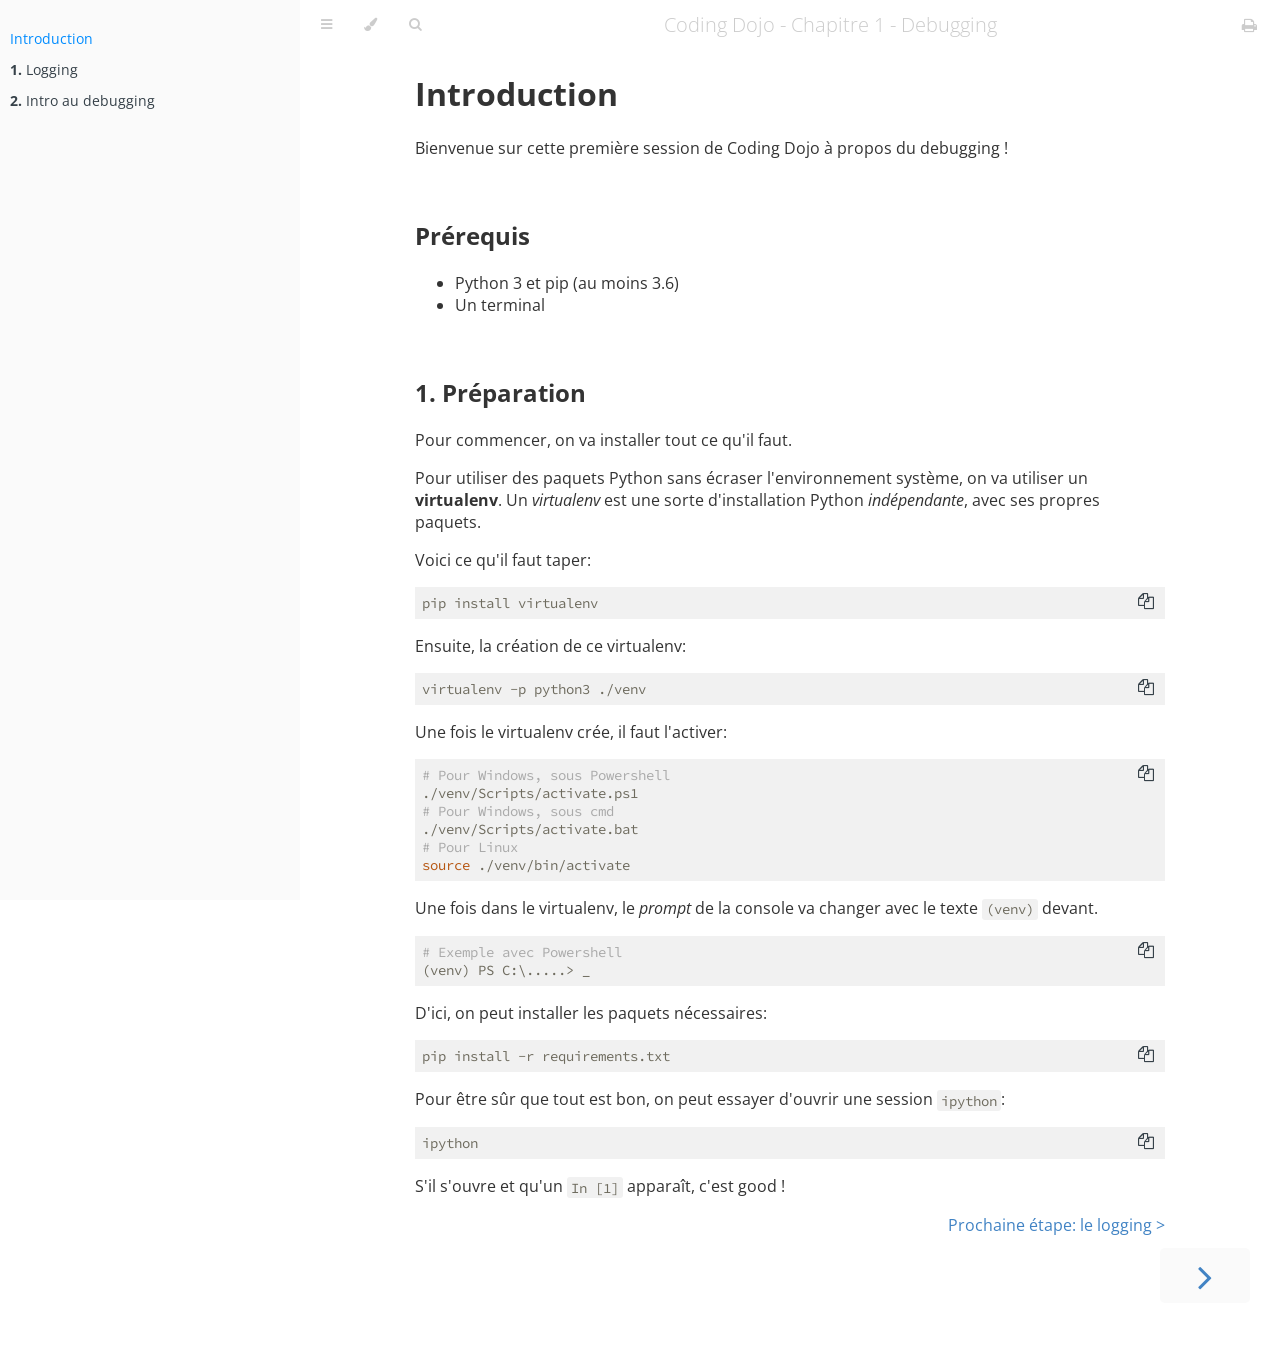
==== guide/0-INTRODUCTION.html @ f7e0ebf0 "feat: init" ====
<!DOCTYPE HTML>
<html lang="en" class="sidebar-visible no-js">
    <head>
        <!-- Book generated using mdBook -->
        <meta charset="UTF-8">
        <title>Introduction - Coding Dojo - Chapitre 1 - Debugging</title>
        <meta content="text/html; charset=utf-8" http-equiv="Content-Type">
        <meta name="description" content="Debugging!">
        <meta name="viewport" content="width=device-width, initial-scale=1">
        <meta name="theme-color" content="#ffffff" />

        <link rel="shortcut icon" href="favicon.png">
        <link rel="stylesheet" href="css/variables.css">
        <link rel="stylesheet" href="css/general.css">
        <link rel="stylesheet" href="css/chrome.css">
        <link rel="stylesheet" href="css/print.css" media="print">

        <!-- Fonts -->
        <link rel="stylesheet" href="FontAwesome/css/font-awesome.css">
        <link href="https://fonts.googleapis.com/css?family=Open+Sans:300italic,400italic,600italic,700italic,800italic,400,300,600,700,800" rel="stylesheet" type="text/css">
        <link href="https://fonts.googleapis.com/css?family=Source+Code+Pro:500" rel="stylesheet" type="text/css">

        <!-- Highlight.js Stylesheets -->
        <link rel="stylesheet" href="highlight.css">
        <link rel="stylesheet" href="tomorrow-night.css">
        <link rel="stylesheet" href="ayu-highlight.css">

        <!-- Custom theme stylesheets -->
        

        
    </head>
    <body class="light">
        <!-- Provide site root to javascript -->
        <script type="text/javascript">var path_to_root = "";</script>

        <!-- Work around some values being stored in localStorage wrapped in quotes -->
        <script type="text/javascript">
            try {
                var theme = localStorage.getItem('mdbook-theme');
                var sidebar = localStorage.getItem('mdbook-sidebar');

                if (theme.startsWith('"') && theme.endsWith('"')) {
                    localStorage.setItem('mdbook-theme', theme.slice(1, theme.length - 1));
                }

                if (sidebar.startsWith('"') && sidebar.endsWith('"')) {
                    localStorage.setItem('mdbook-sidebar', sidebar.slice(1, sidebar.length - 1));
                }
            } catch (e) { }
        </script>

        <!-- Set the theme before any content is loaded, prevents flash -->
        <script type="text/javascript">
            var theme;
            try { theme = localStorage.getItem('mdbook-theme'); } catch(e) { } 
            if (theme === null || theme === undefined) { theme = 'light'; }
            document.body.className = theme;
            document.querySelector('html').className = theme + ' js';
        </script>

        <!-- Hide / unhide sidebar before it is displayed -->
        <script type="text/javascript">
            var html = document.querySelector('html');
            var sidebar = 'hidden';
            if (document.body.clientWidth >= 1080) {
                try { sidebar = localStorage.getItem('mdbook-sidebar'); } catch(e) { }
                sidebar = sidebar || 'visible';
            }
            html.classList.remove('sidebar-visible');
            html.classList.add("sidebar-" + sidebar);
        </script>

        <nav id="sidebar" class="sidebar" aria-label="Table of contents">
            <ol class="chapter"><li class="affix"><a href="0-INTRODUCTION.html" class="active">Introduction</a></li><li><a href="1-LOGGING.html"><strong aria-hidden="true">1.</strong> Logging</a></li><li><a href="2-DEBUGGING-INTRO.html"><strong aria-hidden="true">2.</strong> Intro au debugging</a></li></ol>
        </nav>

        <div id="page-wrapper" class="page-wrapper">

            <div class="page">
                
                <div id="menu-bar" class="menu-bar">
                    <div id="menu-bar-sticky-container">
                        <div class="left-buttons">
                            <button id="sidebar-toggle" class="icon-button" type="button" title="Toggle Table of Contents" aria-label="Toggle Table of Contents" aria-controls="sidebar">
                                <i class="fa fa-bars"></i>
                            </button>
                            <button id="theme-toggle" class="icon-button" type="button" title="Change theme" aria-label="Change theme" aria-haspopup="true" aria-expanded="false" aria-controls="theme-list">
                                <i class="fa fa-paint-brush"></i>
                            </button>
                            <ul id="theme-list" class="theme-popup" aria-label="Themes" role="menu">
                                <li role="none"><button role="menuitem" class="theme" id="light">Light <span class="default">(default)</span></button></li>
                                <li role="none"><button role="menuitem" class="theme" id="rust">Rust</button></li>
                                <li role="none"><button role="menuitem" class="theme" id="coal">Coal</button></li>
                                <li role="none"><button role="menuitem" class="theme" id="navy">Navy</button></li>
                                <li role="none"><button role="menuitem" class="theme" id="ayu">Ayu</button></li>
                            </ul>
                            
                            <button id="search-toggle" class="icon-button" type="button" title="Search. (Shortkey: s)" aria-label="Toggle Searchbar" aria-expanded="false" aria-keyshortcuts="S" aria-controls="searchbar">
                                <i class="fa fa-search"></i>
                            </button>
                            
                        </div>

                        <h1 class="menu-title">Coding Dojo - Chapitre 1 - Debugging</h1> 

                        <div class="right-buttons">
                            <a href="print.html" title="Print this book" aria-label="Print this book">
                                <i id="print-button" class="fa fa-print"></i>
                            </a>
                        </div>
                    </div>
                </div>

                
                <div id="search-wrapper" class="hidden">
                    <form id="searchbar-outer" class="searchbar-outer">
                        <input type="search" name="search" id="searchbar" name="searchbar" placeholder="Search this book ..." aria-controls="searchresults-outer" aria-describedby="searchresults-header">
                    </form>
                    <div id="searchresults-outer" class="searchresults-outer hidden">
                        <div id="searchresults-header" class="searchresults-header"></div>
                        <ul id="searchresults">
                        </ul>
                    </div>
                </div>
                

                <!-- Apply ARIA attributes after the sidebar and the sidebar toggle button are added to the DOM -->
                <script type="text/javascript">
                    document.getElementById('sidebar-toggle').setAttribute('aria-expanded', sidebar === 'visible');
                    document.getElementById('sidebar').setAttribute('aria-hidden', sidebar !== 'visible');
                    Array.from(document.querySelectorAll('#sidebar a')).forEach(function(link) {
                        link.setAttribute('tabIndex', sidebar === 'visible' ? 0 : -1);
                    });
                </script>

                <div id="content" class="content">
                    <main>
                        <a class="header" href="#introduction" id="introduction"><h1>Introduction</h1></a>
<p>Bienvenue sur cette première session de Coding Dojo à propos du debugging !</p>
<a class="header" href="#prérequis" id="prérequis"><h2>Prérequis</h2></a>
<ul>
<li>Python 3 et pip (au moins 3.6)</li>
<li>Un terminal</li>
</ul>
<a class="header" href="#a1-préparation" id="a1-préparation"><h2>1. Préparation</h2></a>
<p>Pour commencer, on va installer tout ce qu'il faut.</p>
<p>Pour utiliser des paquets Python sans écraser l'environnement système, on va utiliser un <strong>virtualenv</strong>.
Un <em>virtualenv</em> est une sorte d'installation Python <em>indépendante</em>, avec ses propres paquets.</p>
<p>Voici ce qu'il faut taper:</p>
<pre><code class="language-bash">pip install virtualenv
</code></pre>
<p>Ensuite, la création de ce virtualenv:</p>
<pre><code class="language-bash">virtualenv -p python3 ./venv
</code></pre>
<p>Une fois le virtualenv crée, il faut l'activer:</p>
<pre><code class="language-bash"># Pour Windows, sous Powershell
./venv/Scripts/activate.ps1
# Pour Windows, sous cmd
./venv/Scripts/activate.bat
# Pour Linux
source ./venv/bin/activate
</code></pre>
<p>Une fois dans le virtualenv, le <em>prompt</em> de la console va changer avec le texte <code>(venv)</code> devant.</p>
<pre><code class="language-bash"># Exemple avec Powershell
(venv) PS C:\.....&gt; _
</code></pre>
<p>D'ici, on peut installer les paquets nécessaires:</p>
<pre><code class="language-bash">pip install -r requirements.txt
</code></pre>
<p>Pour être sûr que tout est bon, on peut essayer d'ouvrir une session <code>ipython</code>:</p>
<pre><code class="language-bash">ipython
</code></pre>
<p>S'il s'ouvre et qu'un <code>In [1]</code> apparaît, c'est good !</p>
<div style="float: right">
    <a href="./1-LOGGING.html">Prochaine étape: le logging ></a>
</div>
                    </main>

                    <nav class="nav-wrapper" aria-label="Page navigation">
                        <!-- Mobile navigation buttons -->
                        

                        
                            <a rel="next" href="1-LOGGING.html" class="mobile-nav-chapters next" title="Next chapter" aria-label="Next chapter" aria-keyshortcuts="Right">
                                <i class="fa fa-angle-right"></i>
                            </a>
                        

                        <div style="clear: both"></div>
                    </nav>
                </div>
            </div>

            <nav class="nav-wide-wrapper" aria-label="Page navigation">
                

                
                    <a href="1-LOGGING.html" class="nav-chapters next" title="Next chapter" aria-label="Next chapter" aria-keyshortcuts="Right">
                        <i class="fa fa-angle-right"></i>
                    </a>
                
            </nav>

        </div>

        

        

        

        
        <script src="elasticlunr.min.js" type="text/javascript" charset="utf-8"></script>
        <script src="mark.min.js" type="text/javascript" charset="utf-8"></script>
        <script src="searcher.js" type="text/javascript" charset="utf-8"></script>
        

        <script src="clipboard.min.js" type="text/javascript" charset="utf-8"></script>
        <script src="highlight.js" type="text/javascript" charset="utf-8"></script>
        <script src="book.js" type="text/javascript" charset="utf-8"></script>

        <!-- Custom JS scripts -->
        

        

    </body>
</html>
---- guide/css/variables.css ----
/* Globals */

:root {
    --sidebar-width: 300px;
    --page-padding: 15px;
    --content-max-width: 750px;
}

/* Themes */

.ayu {
    --bg: hsl(210, 25%, 8%);
    --fg: #c5c5c5;

    --sidebar-bg: #14191f;
    --sidebar-fg: #c8c9db;
    --sidebar-non-existant: #5c6773;
    --sidebar-active: #ffb454;
    --sidebar-spacer: #2d334f;

    --scrollbar: var(--sidebar-fg);

    --icons: #737480;
    --icons-hover: #b7b9cc;

    --links: #0096cf;

    --inline-code-color: #ffb454;

    --theme-popup-bg: #14191f;
    --theme-popup-border: #5c6773;
    --theme-hover: #191f26;

    --quote-bg: hsl(226, 15%, 17%);
    --quote-border: hsl(226, 15%, 22%);

    --table-border-color: hsl(210, 25%, 13%);
    --table-header-bg: hsl(210, 25%, 28%);
    --table-alternate-bg: hsl(210, 25%, 11%);

    --searchbar-border-color: #848484;
    --searchbar-bg: #424242;
    --searchbar-fg: #fff;
    --searchbar-shadow-color: #d4c89f;
    --searchresults-header-fg: #666;
    --searchresults-border-color: #888;
    --searchresults-li-bg: #252932;
    --search-mark-bg: #e3b171;
}

.coal {
    --bg: hsl(200, 7%, 8%);
    --fg: #98a3ad;

    --sidebar-bg: #292c2f;
    --sidebar-fg: #a1adb8;
    --sidebar-non-existant: #505254;
    --sidebar-active: #3473ad;
    --sidebar-spacer: #393939;

    --scrollbar: var(--sidebar-fg);

    --icons: #43484d;
    --icons-hover: #b3c0cc;

    --links: #2b79a2;

    --inline-code-color: #c5c8c6;;

    --theme-popup-bg: #141617;
    --theme-popup-border: #43484d;
    --theme-hover: #1f2124;

    --quote-bg: hsl(234, 21%, 18%);
    --quote-border: hsl(234, 21%, 23%);

    --table-border-color: hsl(200, 7%, 13%);
    --table-header-bg: hsl(200, 7%, 28%);
    --table-alternate-bg: hsl(200, 7%, 11%);

    --searchbar-border-color: #aaa;
    --searchbar-bg: #b7b7b7;
    --searchbar-fg: #000;
    --searchbar-shadow-color: #aaa;
    --searchresults-header-fg: #666;
    --searchresults-border-color: #98a3ad;
    --searchresults-li-bg: #2b2b2f;
    --search-mark-bg: #355c7d;
}

.light {
    --bg: hsl(0, 0%, 100%);
    --fg: #333333;

    --sidebar-bg: #fafafa;
    --sidebar-fg: #364149;
    --sidebar-non-existant: #aaaaaa;
    --sidebar-active: #008cff;
    --sidebar-spacer: #f4f4f4;

    --scrollbar: #cccccc;

    --icons: #cccccc;
    --icons-hover: #333333;

    --links: #4183c4;

    --inline-code-color: #6e6b5e;

    --theme-popup-bg: #fafafa;
    --theme-popup-border: #cccccc;
    --theme-hover: #e6e6e6;

    --quote-bg: hsl(197, 37%, 96%);
    --quote-border: hsl(197, 37%, 91%);

    --table-border-color: hsl(0, 0%, 95%);
    --table-header-bg: hsl(0, 0%, 80%);
    --table-alternate-bg: hsl(0, 0%, 97%);

    --searchbar-border-color: #aaa;
    --searchbar-bg: #fafafa;
    --searchbar-fg: #000;
    --searchbar-shadow-color: #aaa;
    --searchresults-header-fg: #666;
    --searchresults-border-color: #888;
    --searchresults-li-bg: #e4f2fe;
    --search-mark-bg: #a2cff5;
}

.navy {
    --bg: hsl(226, 23%, 11%);
    --fg: #bcbdd0;

    --sidebar-bg: #282d3f;
    --sidebar-fg: #c8c9db;
    --sidebar-non-existant: #505274;
    --sidebar-active: #2b79a2;
    --sidebar-spacer: #2d334f;

    --scrollbar: var(--sidebar-fg);

    --icons: #737480;
    --icons-hover: #b7b9cc;

    --links: #2b79a2;

    --inline-code-color: #c5c8c6;;

    --theme-popup-bg: #161923;
    --theme-popup-border: #737480;
    --theme-hover: #282e40;

    --quote-bg: hsl(226, 15%, 17%);
    --quote-border: hsl(226, 15%, 22%);

    --table-border-color: hsl(226, 23%, 16%);
    --table-header-bg: hsl(226, 23%, 31%);
    --table-alternate-bg: hsl(226, 23%, 14%);

    --searchbar-border-color: #aaa;
    --searchbar-bg: #aeaec6;
    --searchbar-fg: #000;
    --searchbar-shadow-color: #aaa;
    --searchresults-header-fg: #5f5f71;
    --searchresults-border-color: #5c5c68;
    --searchresults-li-bg: #242430;
    --search-mark-bg: #a2cff5;
}

.rust {
    --bg: hsl(60, 9%, 87%);
    --fg: #262625;

    --sidebar-bg: #3b2e2a;
    --sidebar-fg: #c8c9db;
    --sidebar-non-existant: #505254;
    --sidebar-active: #e69f67;
    --sidebar-spacer: #45373a;

    --scrollbar: var(--sidebar-fg);

    --icons: #737480;
    --icons-hover: #262625;

    --links: #2b79a2;

    --inline-code-color: #6e6b5e;

    --theme-popup-bg: #e1e1db;
    --theme-popup-border: #b38f6b;
    --theme-hover: #99908a;

    --quote-bg: hsl(60, 5%, 75%);
    --quote-border: hsl(60, 5%, 70%);

    --table-border-color: hsl(60, 9%, 82%);
    --table-header-bg: #b3a497;
    --table-alternate-bg: hsl(60, 9%, 84%);

    --searchbar-border-color: #aaa;
    --searchbar-bg: #fafafa;
    --searchbar-fg: #000;
    --searchbar-shadow-color: #aaa;
    --searchresults-header-fg: #666;
    --searchresults-border-color: #888;
    --searchresults-li-bg: #dec2a2;
    --search-mark-bg: #e69f67;
}
---- guide/css/general.css ----
/* Base styles and content styles */

@import 'variables.css';

html {
    font-family: "Open Sans", sans-serif;
    color: var(--fg);
    background-color: var(--bg);
    text-size-adjust: none;
}

body {
    margin: 0;
    font-size: 1rem;
    overflow-x: hidden;
}

code {
    font-family: "Source Code Pro", Consolas, "Ubuntu Mono", Menlo, "DejaVu Sans Mono", monospace, monospace;
    font-size: 0.875em; /* please adjust the ace font size accordingly in editor.js */
}

.left { float: left; }
.right { float: right; }
.hidden { display: none; }
.play-button.hidden { display: none; }

h2, h3 { margin-top: 2.5em; }
h4, h5 { margin-top: 2em; }

.header + .header h3,
.header + .header h4,
.header + .header h5 { 
    margin-top: 1em;
}

a.header:target h1:before,
a.header:target h2:before,
a.header:target h3:before,
a.header:target h4:before {
    display: inline-block;
    content: "»";
    margin-left: -30px;
    width: 30px;
}

.page {
    outline: 0;
    padding: 0 var(--page-padding);
}
.page-wrapper {
    box-sizing: border-box;
}
.js .page-wrapper {
    transition: margin-left 0.3s ease, transform 0.3s ease; /* Animation: slide away */
}

.content {
    overflow-y: auto;
    padding: 0 15px;
    padding-bottom: 50px;
}
.content main {
    margin-left: auto;
    margin-right: auto;
    max-width: var(--content-max-width);
}
.content a { text-decoration: none; }
.content a:hover { text-decoration: underline; }
.content img { max-width: 100%; }
.content .header:link,
.content .header:visited {
    color: var(--fg);
}
.content .header:link,
.content .header:visited:hover {
    text-decoration: none;
}

table {
    margin: 0 auto;
    border-collapse: collapse;
}
table td {
    padding: 3px 20px;
    border: 1px var(--table-border-color) solid;
}
table thead {
    background: var(--table-header-bg);
}
table thead td {
    font-weight: 700;
    border: none;
}
table thead tr {
    border: 1px var(--table-header-bg) solid;
}
/* Alternate background colors for rows */
table tbody tr:nth-child(2n) {
    background: var(--table-alternate-bg);
}


blockquote {
    margin: 20px 0;
    padding: 0 20px;
    color: var(--fg);
    background-color: var(--quote-bg);
    border-top: .1em solid var(--quote-border);
    border-bottom: .1em solid var(--quote-border);
}


:not(.footnote-definition) + .footnote-definition,
.footnote-definition + :not(.footnote-definition) {
    margin-top: 2em;
}
.footnote-definition {
    font-size: 0.9em;
    margin: 0.5em 0;
}
.footnote-definition p {
    display: inline;
}

.tooltiptext {
    position: absolute;
    visibility: hidden;
    color: #fff;
    background-color: #333;
    transform: translateX(-50%); /* Center by moving tooltip 50% of its width left */
    left: -8px; /* Half of the width of the icon */
    top: -35px;
    font-size: 0.8em;
    text-align: center;
    border-radius: 6px;
    padding: 5px 8px;
    margin: 5px;
    z-index: 1000;
}
.tooltipped .tooltiptext {
    visibility: visible;
}
---- guide/css/chrome.css ----
/* CSS for UI elements (a.k.a. chrome) */

@import 'variables.css';

::-webkit-scrollbar {
    background: var(--bg);
}
::-webkit-scrollbar-thumb {
    background: var(--scrollbar);
}

#searchresults a,
.content a:link,
a:visited,
a > .hljs {
    color: var(--links);
}

/* Menu Bar */

#menu-bar {
    position: -webkit-sticky;
    position: sticky;
    top: 0;
    z-index: 101;
    margin: auto calc(0px - var(--page-padding));
}
#menu-bar > #menu-bar-sticky-container {
    display: flex;
    flex-wrap: wrap;
    background-color: var(--bg);
    border-bottom-color: var(--bg);
    border-bottom-width: 1px;
    border-bottom-style: solid;
}
.js #menu-bar > #menu-bar-sticky-container {
    transition: transform 0.3s;
}
#menu-bar.bordered > #menu-bar-sticky-container  {
    border-bottom-color: var(--table-border-color);
}
#menu-bar i, #menu-bar .icon-button {
    position: relative;
    padding: 0 8px;
    z-index: 10;
    line-height: 50px;
    cursor: pointer;
    transition: color 0.5s;
}
@media only screen and (max-width: 420px) {
    #menu-bar i, #menu-bar .icon-button {
        padding: 0 5px;
    }
}

.icon-button {
    border: none;
    background: none;
    padding: 0;
    color: inherit;
}
.icon-button i {
    margin: 0;
}

#print-button {
    margin: 0 15px;
}

html:not(.sidebar-visible) #menu-bar:not(:hover).folded > #menu-bar-sticky-container {
    transform: translateY(-60px);
}

.left-buttons {
    display: flex;
    margin: 0 5px;
}
.no-js .left-buttons { 
    display: none;
}

.menu-title {
    display: inline-block;
    font-weight: 200;
    font-size: 20px;
    line-height: 50px;
    text-align: center;
    margin: 0;
    flex: 1;
    white-space: nowrap;
    overflow: hidden;
    text-overflow: ellipsis;
}
.js .menu-title {
    cursor: pointer;
}

.menu-bar,
.menu-bar:visited,
.nav-chapters,
.nav-chapters:visited,
.mobile-nav-chapters,
.mobile-nav-chapters:visited,
.menu-bar .icon-button,
.menu-bar a i {
    color: var(--icons);
}

.menu-bar i:hover,
.menu-bar .icon-button:hover,
.nav-chapters:hover,
.mobile-nav-chapters i:hover {
    color: var(--icons-hover);
}

/* Nav Icons */

.nav-chapters {
    font-size: 2.5em;
    text-align: center;
    text-decoration: none;

    position: fixed;
    top: 50px; /* Height of menu-bar */
    bottom: 0;
    margin: 0;
    max-width: 150px;
    min-width: 90px;

    display: flex;
    justify-content: center;
    align-content: center;
    flex-direction: column;

    transition: color 0.5s;
}

.nav-chapters:hover { text-decoration: none; }

.nav-wrapper {
    margin-top: 50px;
    display: none;
}

.mobile-nav-chapters { 
    font-size: 2.5em;
    text-align: center;
    text-decoration: none;
    width: 90px;
    border-radius: 5px;
    background-color: var(--sidebar-bg);
}

.previous {
    float: left;
}

.next {
    float: right;
    right: var(--page-padding);
}

@media only screen and (max-width: 1080px) {
    .nav-wide-wrapper { display: none; }
    .nav-wrapper { display: block; }
}

@media only screen and (max-width: 1380px) {
    .sidebar-visible .nav-wide-wrapper { display: none; }
    .sidebar-visible .nav-wrapper { display: block; }
}

/* Inline code */

:not(pre) > .hljs {
    display: inline-block;
    vertical-align: middle;
    padding: 0.1em 0.3em;
    border-radius: 3px;
    color: var(--inline-code-color);
}

a:hover > .hljs {
    text-decoration: underline;
}

pre {
    position: relative;
}
pre > .buttons {
    position: absolute;
    z-index: 100;
    right: 5px;
    top: 5px;

    color: var(--sidebar-fg);
    cursor: pointer;
}
pre > .buttons :hover {
    color: var(--sidebar-active);
}
pre > .buttons i {
    margin-left: 8px;
}
pre > .buttons button {
    color: inherit;
    background: transparent;
    border: none;
    cursor: inherit;
}
pre > .result {
    margin-top: 10px;
}

/* Search */

#searchresults a {
    text-decoration: none;
}

mark {
    border-radius: 2px;
    padding: 0 3px 1px 3px;
    margin: 0 -3px -1px -3px;
    background-color: var(--search-mark-bg);
    transition: background-color 300ms linear;
    cursor: pointer;
}

mark.fade-out {
    background-color: rgba(0,0,0,0) !important;
    cursor: auto;
}

.searchbar-outer {
    margin-left: auto;
    margin-right: auto;
    max-width: var(--content-max-width);
}

#searchbar {
    width: 100%;
    margin: 5px auto 0px auto;
    padding: 10px 16px;
    transition: box-shadow 300ms ease-in-out;
    border: 1px solid var(--searchbar-border-color);
    border-radius: 3px;
    background-color: var(--searchbar-bg);
    color: var(--searchbar-fg);
}
#searchbar:focus,
#searchbar.active {
    box-shadow: 0 0 3px var(--searchbar-shadow-color);
}

.searchresults-header {
    font-weight: bold;
    font-size: 1em;
    padding: 18px 0 0 5px;
    color: var(--searchresults-header-fg);
}

.searchresults-outer {
    margin-left: auto;
    margin-right: auto;
    max-width: var(--content-max-width);
    border-bottom: 1px dashed var(--searchresults-border-color);
}

ul#searchresults {
    list-style: none;
    padding-left: 20px;
}
ul#searchresults li {
    margin: 10px 0px;
    padding: 2px;
    border-radius: 2px;
}
ul#searchresults li.focus {
    background-color: var(--searchresults-li-bg);
}
ul#searchresults span.teaser {
    display: block;
    clear: both;
    margin: 5px 0 0 20px;
    font-size: 0.8em;
}
ul#searchresults span.teaser em {
    font-weight: bold;
    font-style: normal;
}

/* Sidebar */

.sidebar {
    position: fixed;
    left: 0;
    top: 0;
    bottom: 0;
    width: var(--sidebar-width);
    overflow-y: auto;
    padding: 10px 10px;
    font-size: 0.875em;
    box-sizing: border-box;
    -webkit-overflow-scrolling: touch;
    overscroll-behavior-y: contain;
    background-color: var(--sidebar-bg);
    color: var(--sidebar-fg);
}
.js .sidebar {
    transition: transform 0.3s; /* Animation: slide away */
}
.sidebar code {
    line-height: 2em;
}
.sidebar-hidden .sidebar {
    transform: translateX(calc(0px - var(--sidebar-width)));
}
.sidebar::-webkit-scrollbar {
    background: var(--sidebar-bg);
}
.sidebar::-webkit-scrollbar-thumb {
    background: var(--scrollbar);
}

.sidebar-visible .page-wrapper {
    transform: translateX(var(--sidebar-width));
}
@media only screen and (min-width: 620px) {
    .sidebar-visible .page-wrapper {
        transform: none;
        margin-left: var(--sidebar-width);
    }
}

.chapter {
    list-style: none outside none;
    padding-left: 0;
    line-height: 2.2em;
}
.chapter li {
    color: var(--sidebar-non-existant);
}
.chapter li a {
    color: var(--sidebar-fg);
    display: block;
    padding: 0;
    text-decoration: none;
}
.chapter li a:hover { text-decoration: none }
.chapter li .active,
a:hover {
    /* Animate color change */
    color: var(--sidebar-active);
}

.spacer {
    width: 100%;
    height: 3px;
    margin: 5px 0px;
}
.chapter .spacer {
    background-color: var(--sidebar-spacer);
}

@media (-moz-touch-enabled: 1), (pointer: coarse) { 
    .chapter li a { padding: 5px 0; }
    .spacer { margin: 10px 0; }
}

.section {
    list-style: none outside none;
    padding-left: 20px;
    line-height: 1.9em;
}

/* Theme Menu Popup */

.theme-popup {
    position: absolute;
    left: 10px;
    top: 50px;
    z-index: 1000;
    border-radius: 4px;
    font-size: 0.7em;
    color: var(--fg);
    background: var(--theme-popup-bg);
    border: 1px solid var(--theme-popup-border);
    margin: 0;
    padding: 0;
    list-style: none;
    display: none;
}
.theme-popup .default {
    color: var(--icons);
}
.theme-popup .theme {
    width: 100%;
    border: 0;
    margin: 0;
    padding: 2px 10px;
    line-height: 25px;
    white-space: nowrap;
    text-align: left;
    cursor: pointer;
    color: inherit;
    background: inherit;
    font-size: inherit;
}
.theme-popup .theme:hover {
    background-color: var(--theme-hover);
}
.theme-popup .theme:hover:first-child,
.theme-popup .theme:hover:last-child {
    border-top-left-radius: inherit;
    border-top-right-radius: inherit;
}
---- guide/css/print.css ----
#sidebar,
#menu-bar,
.nav-chapters,
.mobile-nav-chapters {
    display: none;
}

#page-wrapper.page-wrapper {
    transform: none;
    margin-left: 0px;
    overflow-y: initial;
}

#content {
    max-width: none;
    margin: 0;
    padding: 0;
}

.page {
    overflow-y: initial;
}

code {
    background-color: #666666;
    border-radius: 5px;

    /* Force background to be printed in Chrome */
    -webkit-print-color-adjust: exact;
}

pre > .buttons {
    z-index: 2;
}

a, a:visited, a:active, a:hover {
    color: #4183c4;
    text-decoration: none;
}

h1, h2, h3, h4, h5, h6 {
    page-break-inside: avoid;
    page-break-after: avoid;
}

pre, code {
    page-break-inside: avoid;
    white-space: pre-wrap;
}

.fa {
    display: none !important;
}
---- guide/highlight.css ----
/* Base16 Atelier Dune Light - Theme */
/* by Bram de Haan (http://atelierbram.github.io/syntax-highlighting/atelier-schemes/dune) */
/* Original Base16 color scheme by Chris Kempson (https://github.com/chriskempson/base16) */

/* Atelier-Dune Comment */
.hljs-comment,
.hljs-quote {
  color: #AAA;
}

/* Atelier-Dune Red */
.hljs-variable,
.hljs-template-variable,
.hljs-attribute,
.hljs-tag,
.hljs-name,
.hljs-regexp,
.hljs-link,
.hljs-name,
.hljs-selector-id,
.hljs-selector-class {
  color: #d73737;
}

/* Atelier-Dune Orange */
.hljs-number,
.hljs-meta,
.hljs-built_in,
.hljs-builtin-name,
.hljs-literal,
.hljs-type,
.hljs-params {
  color: #b65611;
}

/* Atelier-Dune Green */
.hljs-string,
.hljs-symbol,
.hljs-bullet {
  color: #60ac39;
}

/* Atelier-Dune Blue */
.hljs-title,
.hljs-section {
  color: #6684e1;
}

/* Atelier-Dune Purple */
.hljs-keyword,
.hljs-selector-tag {
  color: #b854d4;
}

.hljs {
  display: block;
  overflow-x: auto;
  background: #f1f1f1;
  color: #6e6b5e;
  padding: 0.5em;
}

.hljs-emphasis {
  font-style: italic;
}

.hljs-strong {
  font-weight: bold;
}
---- guide/tomorrow-night.css ----
/* Tomorrow Night Theme */
/* http://jmblog.github.com/color-themes-for-google-code-highlightjs */
/* Original theme - https://github.com/chriskempson/tomorrow-theme */
/* http://jmblog.github.com/color-themes-for-google-code-highlightjs */

/* Tomorrow Comment */
.hljs-comment {
  color: #969896;
}

/* Tomorrow Red */
.hljs-variable,
.hljs-attribute,
.hljs-tag,
.hljs-regexp,
.ruby .hljs-constant,
.xml .hljs-tag .hljs-title,
.xml .hljs-pi,
.xml .hljs-doctype,
.html .hljs-doctype,
.css .hljs-id,
.css .hljs-class,
.css .hljs-pseudo {
  color: #cc6666;
}

/* Tomorrow Orange */
.hljs-number,
.hljs-preprocessor,
.hljs-pragma,
.hljs-built_in,
.hljs-literal,
.hljs-params,
.hljs-constant {
  color: #de935f;
}

/* Tomorrow Yellow */
.ruby .hljs-class .hljs-title,
.css .hljs-rule .hljs-attribute {
  color: #f0c674;
}

/* Tomorrow Green */
.hljs-string,
.hljs-value,
.hljs-inheritance,
.hljs-header,
.hljs-name,
.ruby .hljs-symbol,
.xml .hljs-cdata {
  color: #b5bd68;
}

/* Tomorrow Aqua */
.hljs-title,
.css .hljs-hexcolor {
  color: #8abeb7;
}

/* Tomorrow Blue */
.hljs-function,
.python .hljs-decorator,
.python .hljs-title,
.ruby .hljs-function .hljs-title,
.ruby .hljs-title .hljs-keyword,
.perl .hljs-sub,
.javascript .hljs-title,
.coffeescript .hljs-title {
  color: #81a2be;
}

/* Tomorrow Purple */
.hljs-keyword,
.javascript .hljs-function {
  color: #b294bb;
}

.hljs {
  display: block;
  overflow-x: auto;
  background: #1d1f21;
  color: #c5c8c6;
  padding: 0.5em;
  -webkit-text-size-adjust: none;
}

.coffeescript .javascript,
.javascript .xml,
.tex .hljs-formula,
.xml .javascript,
.xml .vbscript,
.xml .css,
.xml .hljs-cdata {
  opacity: 0.5;
}
---- guide/ayu-highlight.css ----
/*
Based off of the Ayu theme
Original by Dempfi (https://github.com/dempfi/ayu)
*/

.hljs {
  display: block;
  overflow-x: auto;
  background: #191f26;
  color: #e6e1cf;
  padding: 0.5em;
}

.hljs-comment,
.hljs-quote,
.hljs-meta {
  color: #5c6773;
  font-style: italic;
}

.hljs-variable,
.hljs-template-variable,
.hljs-attribute,
.hljs-attr,
.hljs-regexp,
.hljs-link,
.hljs-selector-id,
.hljs-selector-class {
  color: #ff7733;
}

.hljs-number,
.hljs-builtin-name,
.hljs-literal,
.hljs-type,
.hljs-params {
  color: #ffee99;
}

.hljs-string,
.hljs-bullet {
  color: #b8cc52;
}

.hljs-title,
.hljs-built_in,
.hljs-section {
  color: #ffb454;
}

.hljs-keyword,
.hljs-selector-tag,
.hljs-symbol {
  color: #ff7733;
}

.hljs-name {
    color: #36a3d9;
}

.hljs-tag {
    color: #00568d;
}

.hljs-emphasis {
  font-style: italic;
}

.hljs-strong {
  font-weight: bold;
}
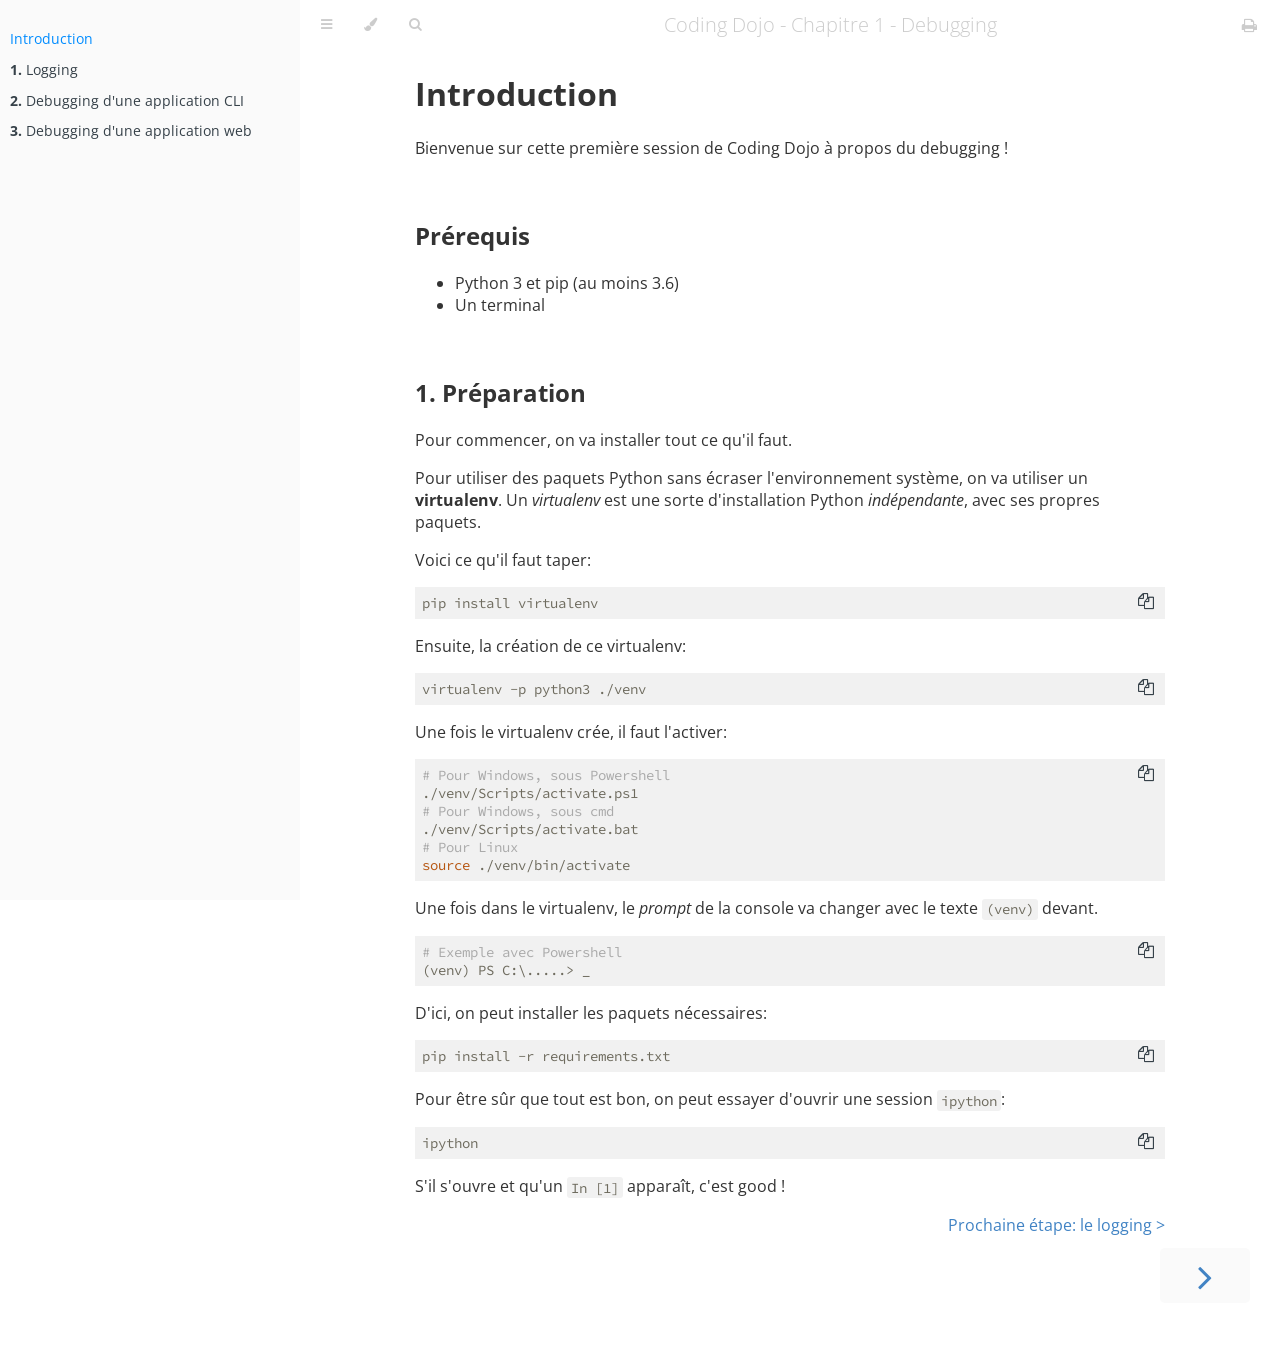
==== commit ebd6a0d6: "feat: debugging cli OK" ====
--- a/guide/0-INTRODUCTION.html
+++ b/guide/0-INTRODUCTION.html
@@ -72,7 +72,7 @@
         </script>
 
         <nav id="sidebar" class="sidebar" aria-label="Table of contents">
-            <ol class="chapter"><li class="affix"><a href="0-INTRODUCTION.html" class="active">Introduction</a></li><li><a href="1-LOGGING.html"><strong aria-hidden="true">1.</strong> Logging</a></li><li><a href="2-DEBUGGING-INTRO.html"><strong aria-hidden="true">2.</strong> Intro au debugging</a></li></ol>
+            <ol class="chapter"><li class="affix"><a href="0-INTRODUCTION.html" class="active">Introduction</a></li><li><a href="1-LOGGING.html"><strong aria-hidden="true">1.</strong> Logging</a></li><li><a href="2-DEBUGGING-CLI.html"><strong aria-hidden="true">2.</strong> Debugging d'une application CLI</a></li><li><a href="3-DEBUGGING-WEB.html"><strong aria-hidden="true">3.</strong> Debugging d'une application web</a></li></ol>
         </nav>
 
         <div id="page-wrapper" class="page-wrapper">
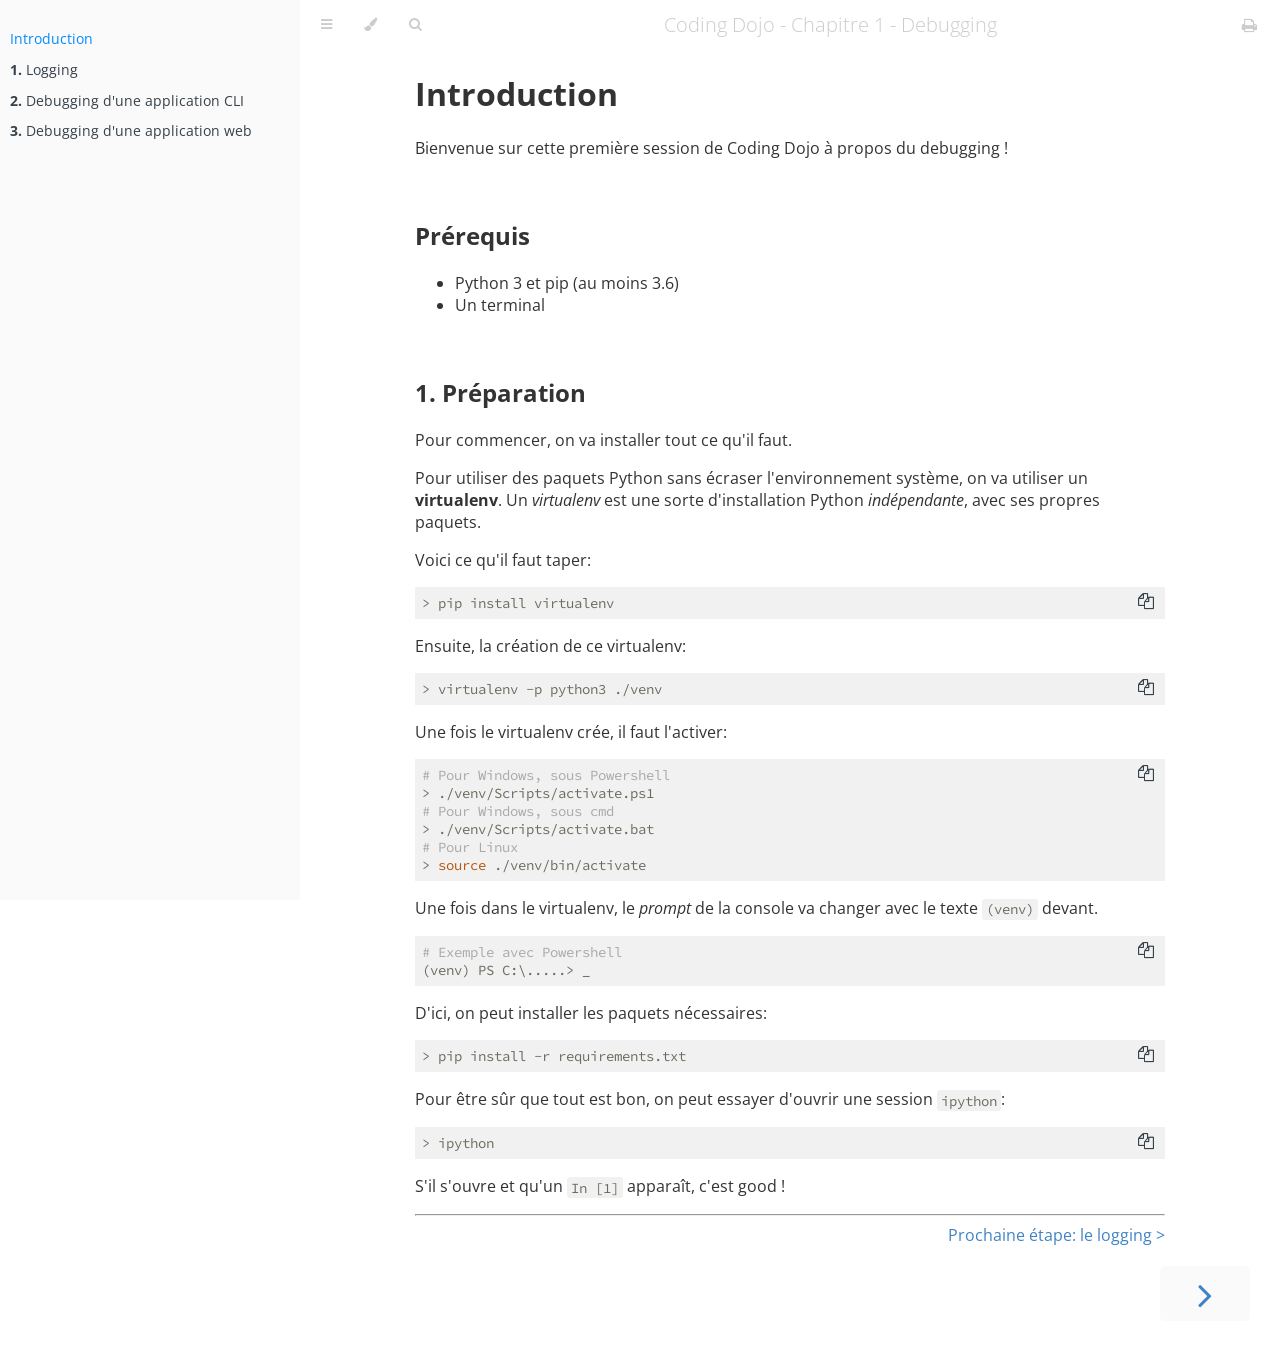
==== commit 74dd8db0: "feat: done" ====
--- a/guide/0-INTRODUCTION.html
+++ b/guide/0-INTRODUCTION.html
@@ -148,33 +148,35 @@
 <p>Pour utiliser des paquets Python sans écraser l'environnement système, on va utiliser un <strong>virtualenv</strong>.
 Un <em>virtualenv</em> est une sorte d'installation Python <em>indépendante</em>, avec ses propres paquets.</p>
 <p>Voici ce qu'il faut taper:</p>
-<pre><code class="language-bash">pip install virtualenv
+<pre><code class="language-bash">&gt; pip install virtualenv
 </code></pre>
 <p>Ensuite, la création de ce virtualenv:</p>
-<pre><code class="language-bash">virtualenv -p python3 ./venv
+<pre><code class="language-bash">&gt; virtualenv -p python3 ./venv
 </code></pre>
 <p>Une fois le virtualenv crée, il faut l'activer:</p>
 <pre><code class="language-bash"># Pour Windows, sous Powershell
-./venv/Scripts/activate.ps1
+&gt; ./venv/Scripts/activate.ps1
 # Pour Windows, sous cmd
-./venv/Scripts/activate.bat
+&gt; ./venv/Scripts/activate.bat
 # Pour Linux
-source ./venv/bin/activate
+&gt; source ./venv/bin/activate
 </code></pre>
 <p>Une fois dans le virtualenv, le <em>prompt</em> de la console va changer avec le texte <code>(venv)</code> devant.</p>
 <pre><code class="language-bash"># Exemple avec Powershell
 (venv) PS C:\.....&gt; _
 </code></pre>
 <p>D'ici, on peut installer les paquets nécessaires:</p>
-<pre><code class="language-bash">pip install -r requirements.txt
+<pre><code class="language-bash">&gt; pip install -r requirements.txt
 </code></pre>
 <p>Pour être sûr que tout est bon, on peut essayer d'ouvrir une session <code>ipython</code>:</p>
-<pre><code class="language-bash">ipython
+<pre><code class="language-bash">&gt; ipython
 </code></pre>
 <p>S'il s'ouvre et qu'un <code>In [1]</code> apparaît, c'est good !</p>
+<hr />
 <div style="float: right">
     <a href="./1-LOGGING.html">Prochaine étape: le logging ></a>
 </div>
+
                     </main>
 
                     <nav class="nav-wrapper" aria-label="Page navigation">
